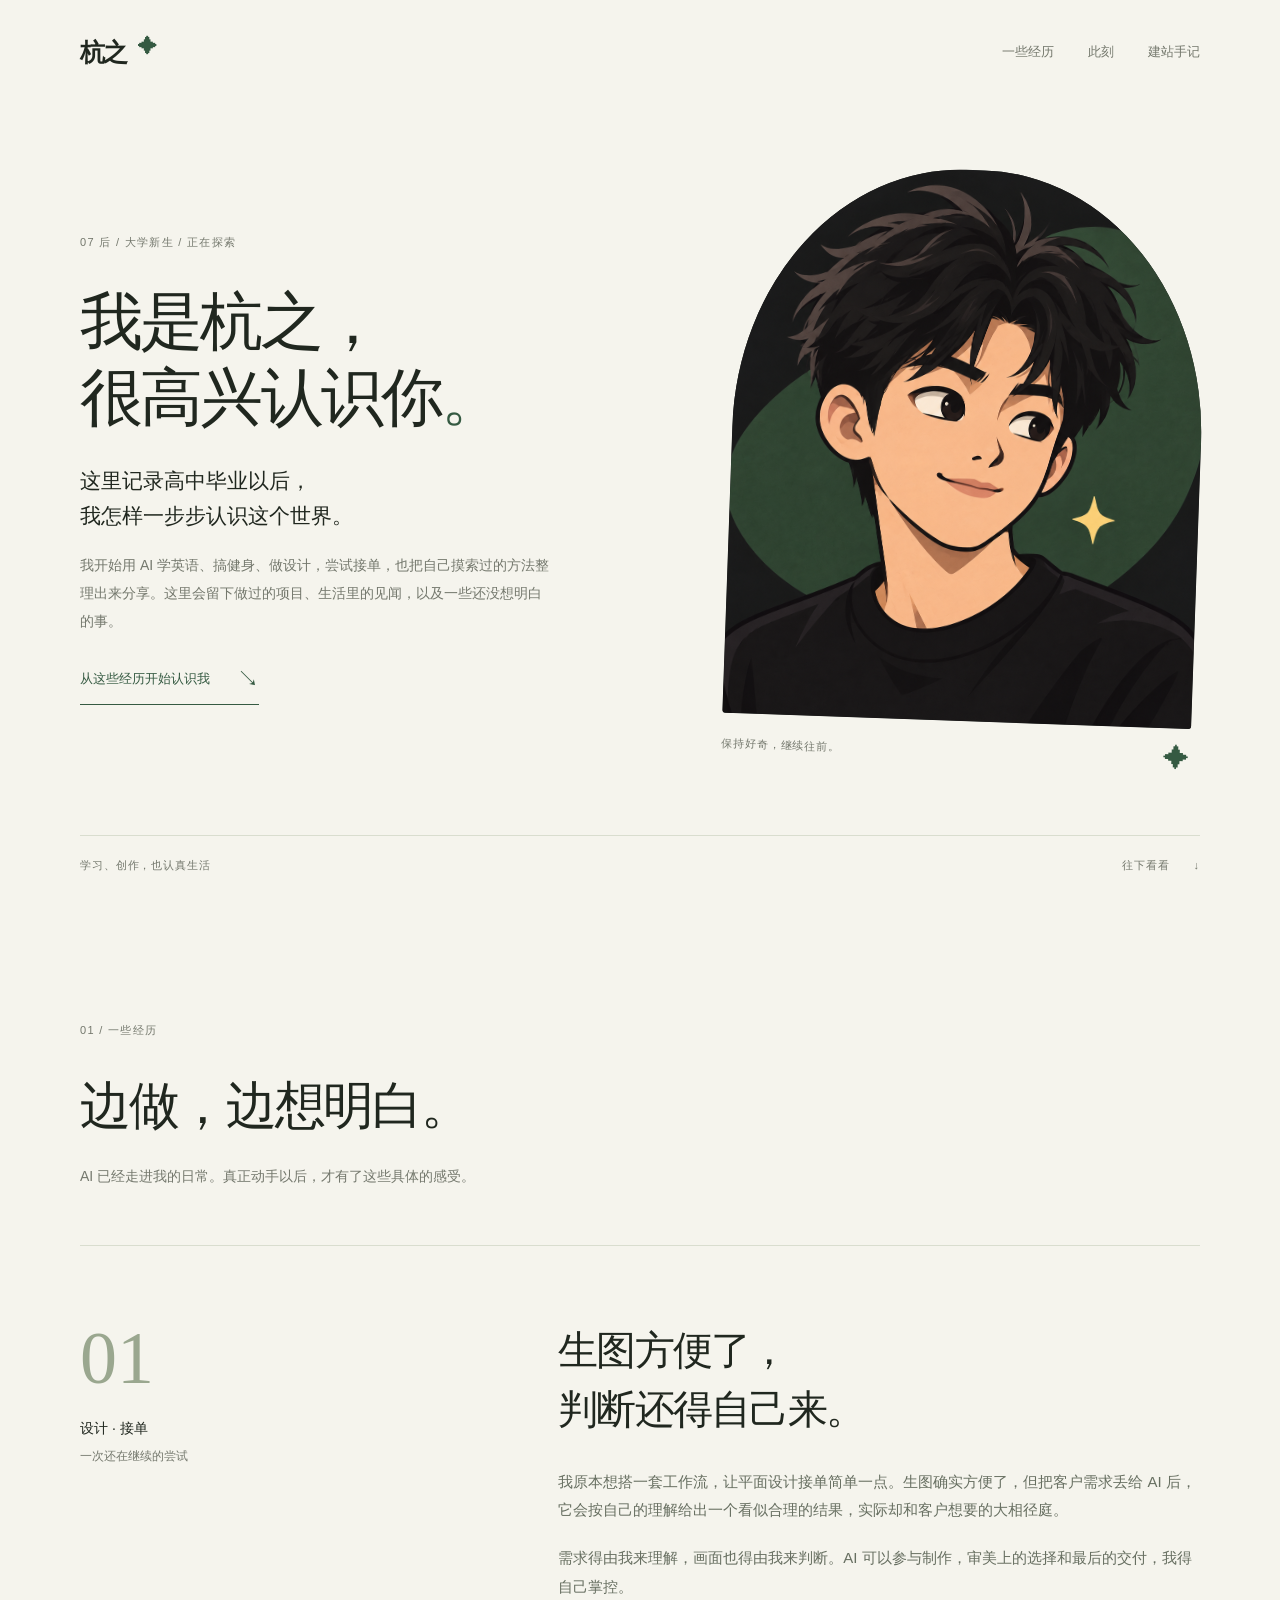
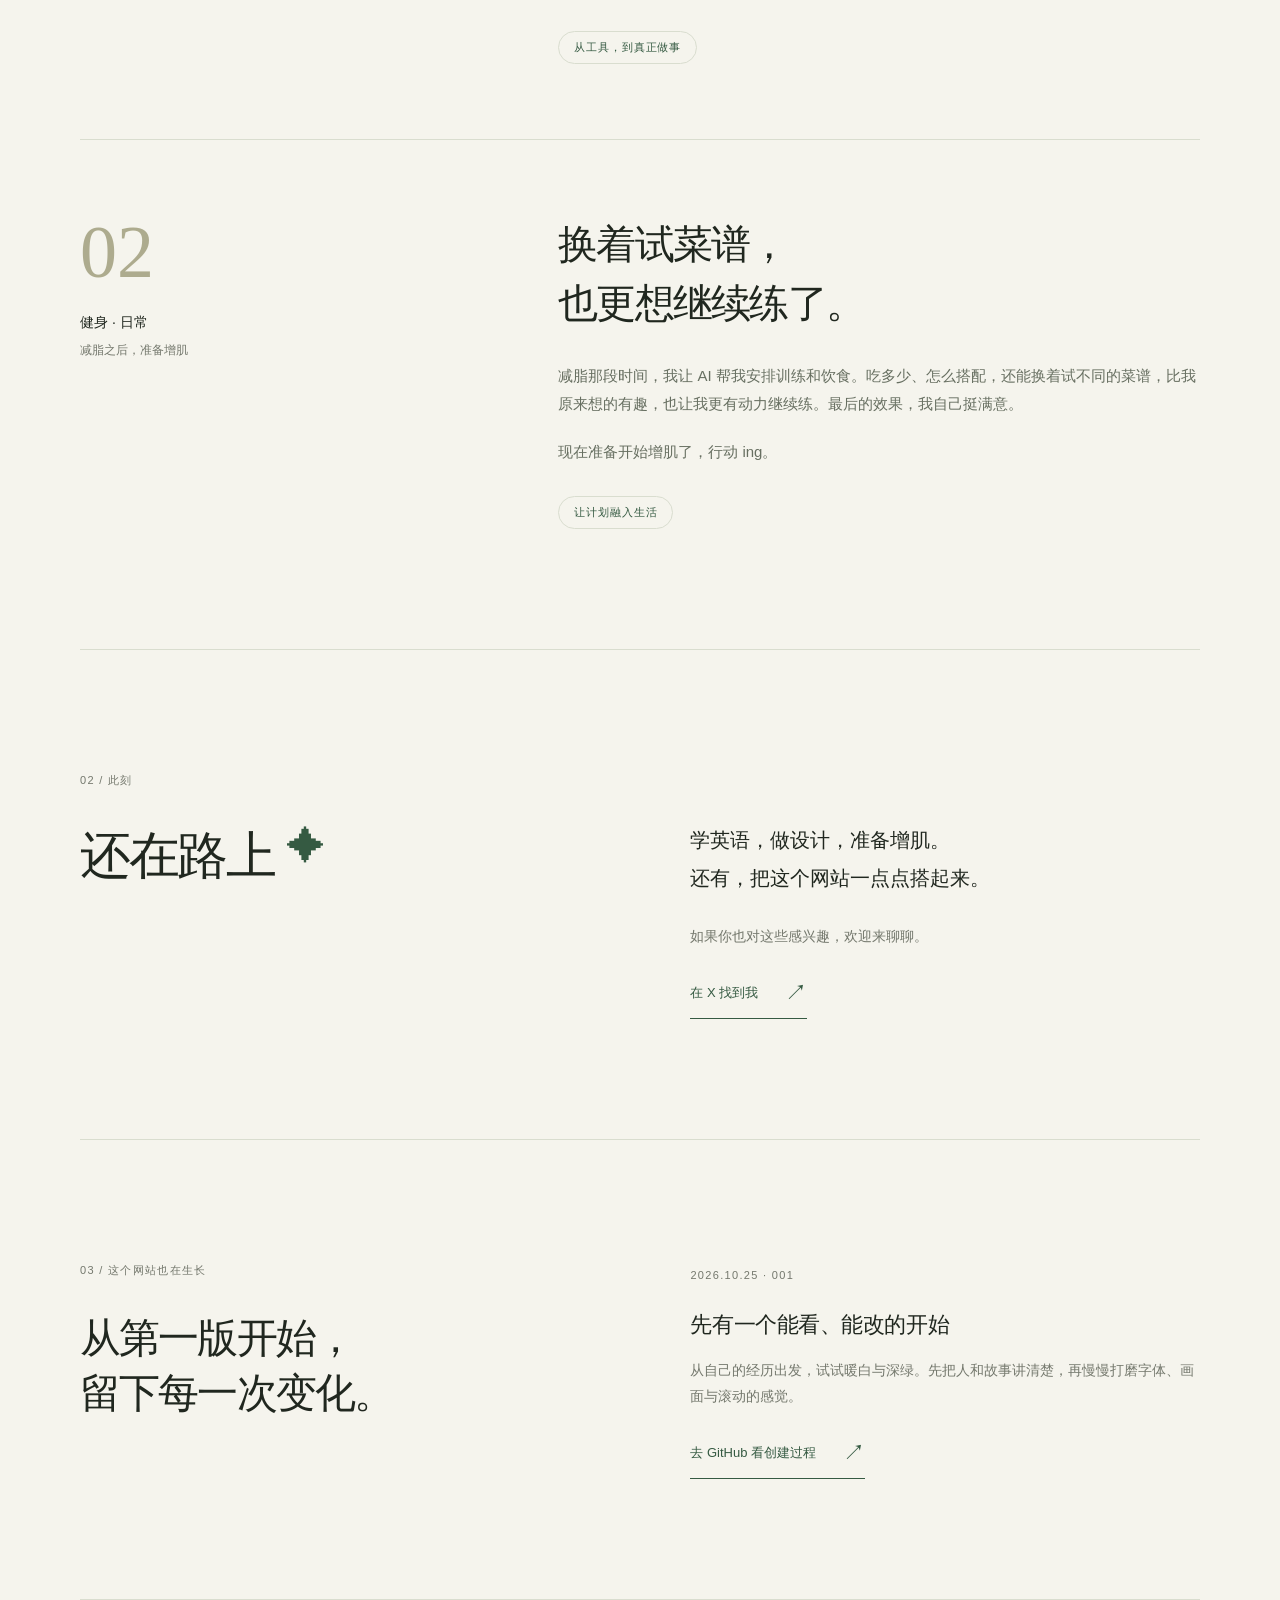
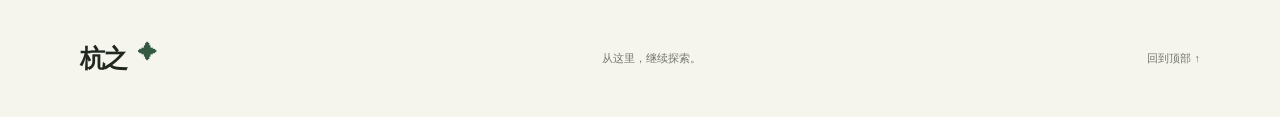
==== index.html @ d4aeb3fb "初稿 001：暖白深绿首页与公开制作日志 加入个人简介、设计与健身经历初稿、自然滚动和基础响应式样式。公开保存代码与制作过程。已检查桌面预览、头像加载、正文导航和横向溢出；移动端待进一步实机检查。" ====
<!doctype html>
<html lang="zh-CN">
<head>
  <meta charset="UTF-8">
  <meta name="viewport" content="width=device-width, initial-scale=1">
  <meta name="theme-color" content="#f5f4ed">
  <meta name="description" content="我是杭之，一名07后的大学新生。记录高中毕业以后，我怎样一步步认识这个世界。">
  <title>杭之 · 走进世界，慢慢认识自己</title>
  <link rel="stylesheet" href="style.css">
  <script src="script.js" defer></script>
</head>
<body>
  <a class="skip" href="#main">跳到正文</a>
  <div class="reading-progress" aria-hidden="true"></div>
  <header class="header">
    <a class="wordmark" href="#home" aria-label="杭之，回到首页">杭之<span class="star">✦</span></a>
    <nav aria-label="主导航"><a href="#fragments">一些经历</a><a href="#now">此刻</a><a href="#build">建站手记</a></nav>
  </header>
  <main id="main">
    <section class="hero" id="home" aria-labelledby="intro-title">
      <div class="hero-copy">
        <p class="eyebrow">07 后 / 大学新生 / 正在探索</p>
        <h1 id="intro-title">我是杭之，<br>很高兴认识你<span class="title-dot">。</span></h1>
        <p class="hero-purpose">这里记录高中毕业以后，<br>我怎样一步步认识这个世界。</p>
        <p class="intro-detail">我开始用 AI 学英语、搞健身、做设计，尝试接单，也把自己摸索过的方法整理出来分享。这里会留下做过的项目、生活里的见闻，以及一些还没想明白的事。</p>
        <a class="text-link" href="#fragments">从这些经历开始认识我 <span aria-hidden="true">↘</span></a>
      </div>
      <figure class="portrait">
        <div class="portrait-frame"><img src="avatar.png" alt="杭之的插画头像：黑发少年、深绿背景和一颗黄色星星" width="1254" height="1254" fetchpriority="high"></div>
        <figcaption><span>保持好奇，继续往前。</span><span aria-hidden="true">✦</span></figcaption>
      </figure>
      <div class="hero-foot"><span>学习、创作，也认真生活</span><a href="#fragments">往下看看 <span aria-hidden="true">↓</span></a></div>
    </section>

    <section class="fragments section" id="fragments" aria-labelledby="fragments-title">
      <div class="section-heading reveal"><p class="eyebrow">01 / 一些经历</p><h2 id="fragments-title">边做，边想明白。</h2><p>AI 已经走进我的日常。真正动手以后，才有了这些具体的感受。</p></div>
      <article class="story reveal">
        <div class="story-aside"><span class="story-number">01</span><p>设计 · 接单</p><span class="small-note">一次还在继续的尝试</span></div>
        <div class="story-copy"><h3>生图方便了，<br>判断还得自己来。</h3><p>我原本想搭一套工作流，让平面设计接单简单一点。生图确实方便了，但把客户需求丢给 AI 后，它会按自己的理解给出一个看似合理的结果，实际却和客户想要的大相径庭。</p><p>需求得由我来理解，画面也得由我来判断。AI 可以参与制作，审美上的选择和最后的交付，我得自己掌控。</p><span class="story-tag">从工具，到真正做事</span></div>
      </article>
      <article class="story fitness reveal">
        <div class="story-aside"><span class="story-number">02</span><p>健身 · 日常</p><span class="small-note">减脂之后，准备增肌</span></div>
        <div class="story-copy"><h3>换着试菜谱，<br>也更想继续练了。</h3><p>减脂那段时间，我让 AI 帮我安排训练和饮食。吃多少、怎么搭配，还能换着试不同的菜谱，比我原来想的有趣，也让我更有动力继续练。最后的效果，我自己挺满意。</p><p>现在准备开始增肌了，行动 ing。</p><span class="story-tag">让计划融入生活</span></div>
      </article>
    </section>

    <section class="now section reveal" id="now" aria-labelledby="now-title">
      <p class="eyebrow">02 / 此刻</p><div class="now-grid"><h2 id="now-title">还在路上<span class="star">✦</span></h2><div><p class="now-lead">学英语，做设计，准备增肌。<br>还有，把这个网站一点点搭起来。</p><p>如果你也对这些感兴趣，欢迎来聊聊。</p><a class="text-link" href="https://x.com/Chenggadr" target="_blank" rel="noopener noreferrer">在 X 找到我 <span aria-hidden="true">↗</span></a></div></div>
    </section>

    <section class="build section reveal" id="build" aria-labelledby="build-title">
      <div><p class="eyebrow">03 / 这个网站也在生长</p><h2 id="build-title">从第一版开始，<br>留下每一次变化。</h2></div>
      <div class="build-entry"><span class="date">2026.10.25 · 001</span><h3>先有一个能看、能改的开始</h3><p>从自己的经历出发，试试暖白与深绿。先把人和故事讲清楚，再慢慢打磨字体、画面与滚动的感觉。</p><a class="text-link" href="https://github.com/wwh837984-code/hang" target="_blank" rel="noopener noreferrer">去 GitHub 看创建过程 <span aria-hidden="true">↗</span></a></div>
    </section>
  </main>
  <footer><a class="wordmark" href="#home">杭之<span class="star">✦</span></a><span>从这里，继续探索。</span><a href="#home">回到顶部 ↑</a></footer>
</body>
</html>
---- style.css ----
@charset "UTF-8";
:root{--paper:#f5f4ed;--ink:#20271f;--green:#355a42;--muted:#74786d;--line:#d9ddcf;--yellow:#e8cb72;--ease:cubic-bezier(.22,1,.36,1)}
*{box-sizing:border-box}html{scroll-behavior:smooth;scroll-padding-top:100px}body{margin:0;background:var(--paper);color:var(--ink);font-family:"PingFang SC","Microsoft YaHei",sans-serif;-webkit-font-smoothing:antialiased}a{color:inherit;text-decoration:none}a:focus-visible{outline:2px solid var(--green);outline-offset:7px}::selection{background:#dce5d3}p{line-height:1.9;margin:0 0 1.3em}h1,h2,h3{margin:0;font-weight:500;letter-spacing:-.045em}h2{font-size:clamp(32px,4vw,56px);line-height:1.35}h3{font-size:clamp(28px,3.1vw,44px);line-height:1.5}.header,main,footer{max-width:1440px;margin:auto}.header{display:flex;align-items:center;justify-content:space-between;height:104px;padding:0 6.25%}.wordmark{font-size:25px;letter-spacing:-.08em;font-weight:600}.star{display:inline-block;color:var(--green);font-size:.75em;margin-left:12px;vertical-align:top}.header nav{display:flex;gap:34px;font-size:13px;color:var(--muted)}nav a{transition:color .2s}nav a:hover{color:var(--green)}.hero{min-height:calc(100svh - 104px);padding:64px 6.25% 25px;display:grid;grid-template-columns:1.1fr .9fr;column-gap:7%;align-items:center}.eyebrow{font-size:11px;letter-spacing:.12em;color:var(--muted);margin-bottom:30px}.hero h1{font-size:clamp(42px,4.9vw,70px);line-height:1.22}.title-dot{color:var(--green)}.hero-purpose{font-size:clamp(18px,1.65vw,24px);line-height:1.65;margin:28px 0 18px}.intro-detail{max-width:470px;color:var(--muted);font-size:14px;line-height:2}.text-link{display:inline-flex;align-items:center;gap:27px;font-size:13px;border-bottom:1px solid var(--green);padding:10px 0;color:var(--green)}.text-link span{font-size:22px;transition:transform .35s var(--ease)}.text-link:hover span{transform:translate(4px,-3px)}.portrait{margin:0;align-self:center;transform:rotate(2deg)}.portrait-frame{overflow:hidden;border-radius:48% 48% 3px 3px;background:#242725;aspect-ratio:4/4.7}.portrait img{display:block;width:100%;height:100%;object-fit:cover;object-position:48% center;transition:transform 1s var(--ease)}.portrait:hover img{transform:scale(1.025)}figcaption{display:flex;justify-content:space-between;align-items:center;margin-top:15px;font-size:11px;letter-spacing:.08em;color:var(--muted)}figcaption span:last-child{font-size:26px;color:var(--green)}.hero-foot{grid-column:1/-1;display:flex;justify-content:space-between;border-top:1px solid var(--line);font-size:11px;letter-spacing:.08em;color:var(--muted);margin-top:65px;padding-top:22px}.hero-foot a span{margin-left:20px}.section{margin:0 6.25%;padding:120px 0;border-bottom:1px solid var(--line)}.section-heading>p:last-child{font-size:14px;color:var(--muted);margin-top:23px}.story{display:grid;grid-template-columns:1fr 1.7fr;gap:9%;padding:75px 0;border-top:1px solid var(--line);margin-top:55px}.story+.story{margin-top:0;padding-bottom:0}.story-number{font-family:Georgia,serif;font-size:74px;line-height:1;color:#9aa78f}.story-aside>p{font-size:14px;margin:20px 0 5px}.small-note{font-size:12px;color:var(--muted)}.story-copy{max-width:640px}.story-copy h3{margin-bottom:28px}.story-copy p{font-size:15px;color:#676f61}.story-tag{display:inline-block;margin-top:10px;font-size:11px;letter-spacing:.08em;border:1px solid var(--line);border-radius:30px;padding:8px 15px;color:var(--green)}.fitness .story-number{color:#adab8e}.now-grid{display:grid;grid-template-columns:1fr 1fr;gap:9%}.now-lead{font-size:20px}.now-grid>div>p:not(.now-lead){font-size:14px;color:var(--muted)}.build{display:grid;grid-template-columns:1fr 1fr;gap:9%}.build h2{font-size:clamp(28px,3.2vw,44px)}.build-entry{padding-top:5px}.date{font-size:11px;letter-spacing:.12em;color:var(--muted)}.build-entry h3{font-size:22px;margin:25px 0 16px;letter-spacing:-.02em}.build-entry p{font-size:14px;color:var(--muted)}footer{display:flex;align-items:center;justify-content:space-between;padding:42px 6.25%;font-size:11px;color:var(--muted)}footer .wordmark{color:var(--ink)}.reading-progress{position:fixed;top:0;left:0;height:2px;background:var(--green);width:100%;transform:scaleX(0);transform-origin:left;z-index:10}.skip{position:fixed;left:15px;top:-100px;padding:10px;background:var(--paper);z-index:20}.skip:focus{top:15px}.js-motion .reveal{opacity:0;transform:translateY(20px);transition:opacity .8s var(--ease),transform .8s var(--ease)}.js-motion .reveal.visible{opacity:1;transform:none}
@media(min-width:1600px){.hero{min-height:850px}}
@media(max-width:760px){.header{height:80px;padding:0 6%}.header nav{gap:18px;font-size:12px}.wordmark{font-size:22px}.hero{padding:45px 6% 22px;grid-template-columns:1fr;min-height:auto}.hero h1{font-size:clamp(38px,8.4vw,58px)}.eyebrow{margin-bottom:25px;font-size:10px}.hero-purpose{font-size:20px}.intro-detail{max-width:100%;font-size:14px}.portrait{margin:55px 6% 0 18%;max-width:390px}.portrait-frame{aspect-ratio:1/1.1}.hero-foot{margin-top:45px;font-size:10px}.section{margin:0 6%;padding:75px 0}.section-heading>p:last-child{line-height:1.9}.story{grid-template-columns:1fr;gap:25px;padding:45px 0;margin-top:35px}.story-aside{display:flex;align-items:center;gap:16px;flex-wrap:wrap}.story-number{font-size:34px}.story-aside>p{margin:0;font-size:12px}.small-note{font-size:10px}.story-copy h3{font-size:30px;margin-bottom:20px}.story-copy p{font-size:14px}.now-grid,.build{grid-template-columns:1fr;gap:30px}.now-lead{font-size:18px}.build-entry h3{font-size:21px}footer{padding:30px 6%;gap:20px;flex-wrap:wrap}footer>span{display:none}}
@media(prefers-reduced-motion:reduce){html{scroll-behavior:auto}*,*::before,*::after{transition:none!important;animation:none!important}.js-motion .reveal{opacity:1;transform:none}}
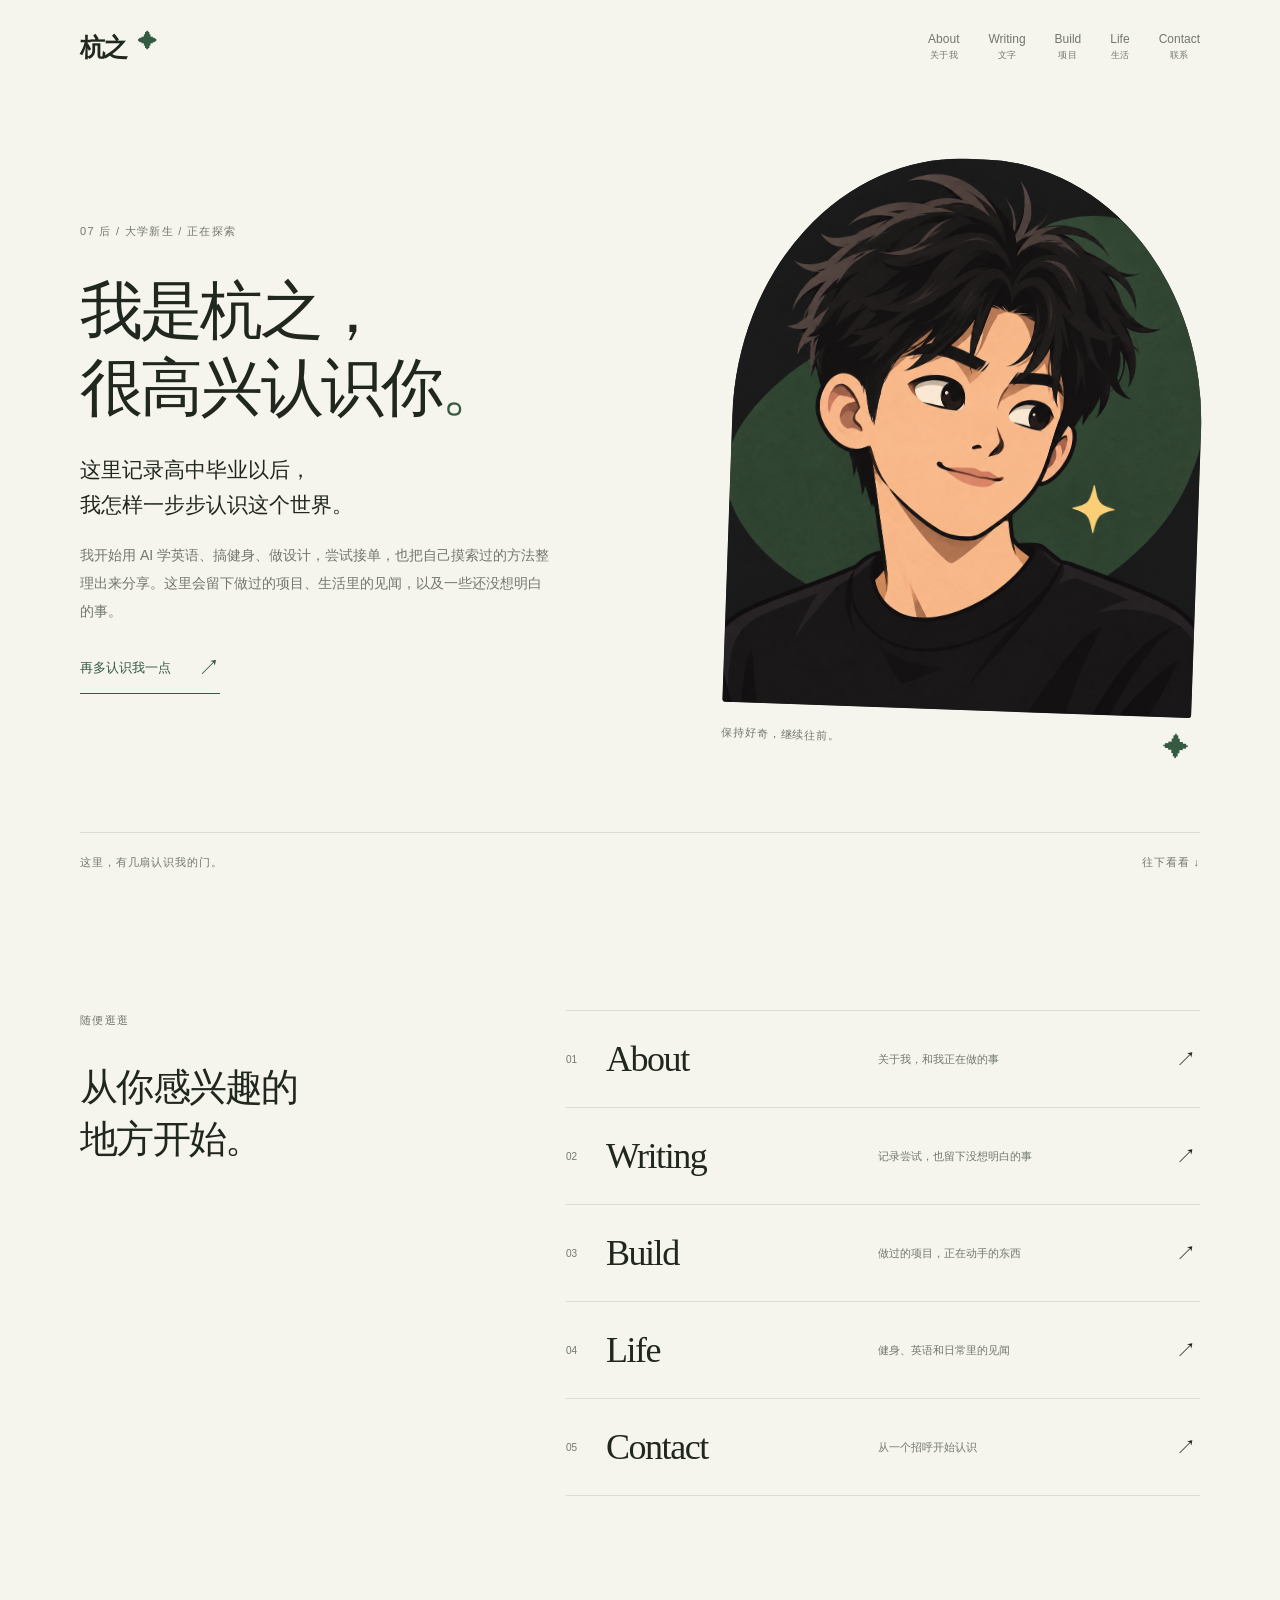
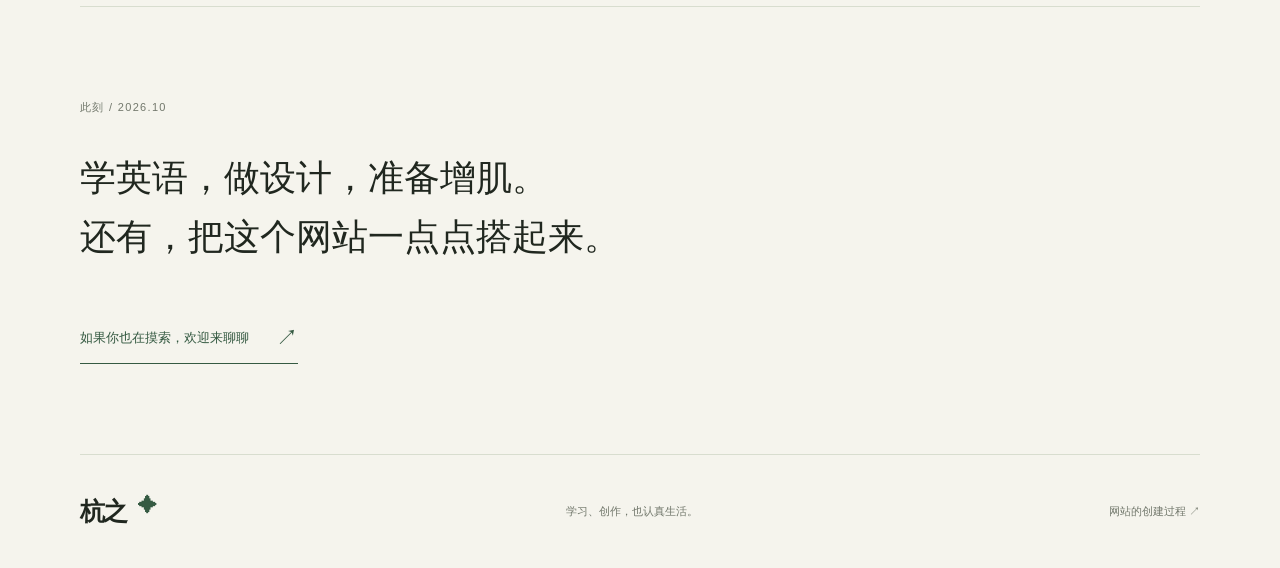
==== commit 8064ffbd: "初稿 002：拆分 About、Writing、Build、Life 与联系栏目 参考 Sac 的栏目分工与编辑式排版。增加 5 个独立页面、首页栏目索引、Writing 重点记录与编号目录、Buil" ====
--- a/index.html
+++ b/index.html
@@ -1,58 +1,2 @@
 <!doctype html>
-<html lang="zh-CN">
-<head>
-  <meta charset="UTF-8">
-  <meta name="viewport" content="width=device-width, initial-scale=1">
-  <meta name="theme-color" content="#f5f4ed">
-  <meta name="description" content="我是杭之，一名07后的大学新生。记录高中毕业以后，我怎样一步步认识这个世界。">
-  <title>杭之 · 走进世界，慢慢认识自己</title>
-  <link rel="stylesheet" href="style.css">
-  <script src="script.js" defer></script>
-</head>
-<body>
-  <a class="skip" href="#main">跳到正文</a>
-  <div class="reading-progress" aria-hidden="true"></div>
-  <header class="header">
-    <a class="wordmark" href="#home" aria-label="杭之，回到首页">杭之<span class="star">✦</span></a>
-    <nav aria-label="主导航"><a href="#fragments">一些经历</a><a href="#now">此刻</a><a href="#build">建站手记</a></nav>
-  </header>
-  <main id="main">
-    <section class="hero" id="home" aria-labelledby="intro-title">
-      <div class="hero-copy">
-        <p class="eyebrow">07 后 / 大学新生 / 正在探索</p>
-        <h1 id="intro-title">我是杭之，<br>很高兴认识你<span class="title-dot">。</span></h1>
-        <p class="hero-purpose">这里记录高中毕业以后，<br>我怎样一步步认识这个世界。</p>
-        <p class="intro-detail">我开始用 AI 学英语、搞健身、做设计，尝试接单，也把自己摸索过的方法整理出来分享。这里会留下做过的项目、生活里的见闻，以及一些还没想明白的事。</p>
-        <a class="text-link" href="#fragments">从这些经历开始认识我 <span aria-hidden="true">↘</span></a>
-      </div>
-      <figure class="portrait">
-        <div class="portrait-frame"><img src="avatar.png" alt="杭之的插画头像：黑发少年、深绿背景和一颗黄色星星" width="1254" height="1254" fetchpriority="high"></div>
-        <figcaption><span>保持好奇，继续往前。</span><span aria-hidden="true">✦</span></figcaption>
-      </figure>
-      <div class="hero-foot"><span>学习、创作，也认真生活</span><a href="#fragments">往下看看 <span aria-hidden="true">↓</span></a></div>
-    </section>
-
-    <section class="fragments section" id="fragments" aria-labelledby="fragments-title">
-      <div class="section-heading reveal"><p class="eyebrow">01 / 一些经历</p><h2 id="fragments-title">边做，边想明白。</h2><p>AI 已经走进我的日常。真正动手以后，才有了这些具体的感受。</p></div>
-      <article class="story reveal">
-        <div class="story-aside"><span class="story-number">01</span><p>设计 · 接单</p><span class="small-note">一次还在继续的尝试</span></div>
-        <div class="story-copy"><h3>生图方便了，<br>判断还得自己来。</h3><p>我原本想搭一套工作流，让平面设计接单简单一点。生图确实方便了，但把客户需求丢给 AI 后，它会按自己的理解给出一个看似合理的结果，实际却和客户想要的大相径庭。</p><p>需求得由我来理解，画面也得由我来判断。AI 可以参与制作，审美上的选择和最后的交付，我得自己掌控。</p><span class="story-tag">从工具，到真正做事</span></div>
-      </article>
-      <article class="story fitness reveal">
-        <div class="story-aside"><span class="story-number">02</span><p>健身 · 日常</p><span class="small-note">减脂之后，准备增肌</span></div>
-        <div class="story-copy"><h3>换着试菜谱，<br>也更想继续练了。</h3><p>减脂那段时间，我让 AI 帮我安排训练和饮食。吃多少、怎么搭配，还能换着试不同的菜谱，比我原来想的有趣，也让我更有动力继续练。最后的效果，我自己挺满意。</p><p>现在准备开始增肌了，行动 ing。</p><span class="story-tag">让计划融入生活</span></div>
-      </article>
-    </section>
-
-    <section class="now section reveal" id="now" aria-labelledby="now-title">
-      <p class="eyebrow">02 / 此刻</p><div class="now-grid"><h2 id="now-title">还在路上<span class="star">✦</span></h2><div><p class="now-lead">学英语，做设计，准备增肌。<br>还有，把这个网站一点点搭起来。</p><p>如果你也对这些感兴趣，欢迎来聊聊。</p><a class="text-link" href="https://x.com/Chenggadr" target="_blank" rel="noopener noreferrer">在 X 找到我 <span aria-hidden="true">↗</span></a></div></div>
-    </section>
-
-    <section class="build section reveal" id="build" aria-labelledby="build-title">
-      <div><p class="eyebrow">03 / 这个网站也在生长</p><h2 id="build-title">从第一版开始，<br>留下每一次变化。</h2></div>
-      <div class="build-entry"><span class="date">2026.10.25 · 001</span><h3>先有一个能看、能改的开始</h3><p>从自己的经历出发，试试暖白与深绿。先把人和故事讲清楚，再慢慢打磨字体、画面与滚动的感觉。</p><a class="text-link" href="https://github.com/wwh837984-code/hang" target="_blank" rel="noopener noreferrer">去 GitHub 看创建过程 <span aria-hidden="true">↗</span></a></div>
-    </section>
-  </main>
-  <footer><a class="wordmark" href="#home">杭之<span class="star">✦</span></a><span>从这里，继续探索。</span><a href="#home">回到顶部 ↑</a></footer>
-</body>
-</html>
+<html lang="zh-CN"><head><meta charset="UTF-8"><meta name="viewport" content="width=device-width, initial-scale=1"><meta name="theme-color" content="#f5f4ed"><meta name="description" content="杭之的个人网站。记录高中毕业以后，我怎样一步步认识这个世界。"><title>走进世界，慢慢认识自己 · 杭之</title><link rel="stylesheet" href="style.css"><script src="script.js" defer></script></head><body><a class="skip" href="#main">跳到正文</a><div class="reading-progress" aria-hidden="true"></div><header class="header"><a class="wordmark" href="index.html" aria-label="杭之，回到首页">杭之<span class="star">✦</span></a><nav aria-label="主导航"><a href="about.html">About<span>关于我</span></a><a href="writing.html">Writing<span>文字</span></a><a href="build.html">Build<span>项目</span></a><a href="life.html">Life<span>生活</span></a><a href="contact.html">Contact<span>联系</span></a></nav></header><main id="main"><section class="hero" id="home" aria-labelledby="intro-title"><div class="hero-copy"><p class="eyebrow">07 后 / 大学新生 / 正在探索</p><h1 id="intro-title">我是杭之，<br>很高兴认识你<span class="title-dot">。</span></h1><p class="hero-purpose">这里记录高中毕业以后，<br>我怎样一步步认识这个世界。</p><p class="intro-detail">我开始用 AI 学英语、搞健身、做设计，尝试接单，也把自己摸索过的方法整理出来分享。这里会留下做过的项目、生活里的见闻，以及一些还没想明白的事。</p><a class="text-link" href="about.html">再多认识我一点 <span aria-hidden="true">↗</span></a></div><figure class="portrait"><div class="portrait-frame"><img src="avatar.png" alt="杭之的插画头像：黑发少年、深绿背景和一颗黄色星星" width="1254" height="1254" fetchpriority="high"></div><figcaption><span>保持好奇，继续往前。</span><span aria-hidden="true">✦</span></figcaption></figure><div class="hero-foot"><span>这里，有几扇认识我的门。</span><a href="#explore">往下看看 ↓</a></div></section><section class="section directory" id="explore" aria-labelledby="explore-title"><div class="directory-heading reveal"><p class="eyebrow">随便逛逛</p><h2 id="explore-title">从你感兴趣的<br>地方开始。</h2></div><div class="module-list reveal"><a class="module-link" href="about.html"><span class="module-number">01</span><span class="module-name">About</span><span class="module-desc">关于我，和我正在做的事</span><span class="module-arrow" aria-hidden="true">↗</span></a><a class="module-link" href="writing.html"><span class="module-number">02</span><span class="module-name">Writing</span><span class="module-desc">记录尝试，也留下没想明白的事</span><span class="module-arrow" aria-hidden="true">↗</span></a><a class="module-link" href="build.html"><span class="module-number">03</span><span class="module-name">Build</span><span class="module-desc">做过的项目，正在动手的东西</span><span class="module-arrow" aria-hidden="true">↗</span></a><a class="module-link" href="life.html"><span class="module-number">04</span><span class="module-name">Life</span><span class="module-desc">健身、英语和日常里的见闻</span><span class="module-arrow" aria-hidden="true">↗</span></a><a class="module-link" href="contact.html"><span class="module-number">05</span><span class="module-name">Contact</span><span class="module-desc">从一个招呼开始认识</span><span class="module-arrow" aria-hidden="true">↗</span></a></div></section><section class="home-note section reveal"><p class="eyebrow">此刻 / 2026.10</p><p>学英语，做设计，准备增肌。<br>还有，把这个网站一点点搭起来。</p><a class="text-link" href="contact.html">如果你也在摸索，欢迎来聊聊 <span aria-hidden="true">↗</span></a></section></main><footer><a class="wordmark" href="index.html">杭之<span class="star">✦</span></a><span>学习、创作，也认真生活。</span><a href="https://github.com/wwh837984-code/hang" target="_blank" rel="noopener noreferrer">网站的创建过程 ↗</a></footer></body></html>
--- a/style.css
+++ b/style.css
@@ -1,6 +1,6 @@
 @charset "UTF-8";
-:root{--paper:#f5f4ed;--ink:#20271f;--green:#355a42;--muted:#74786d;--line:#d9ddcf;--yellow:#e8cb72;--ease:cubic-bezier(.22,1,.36,1)}
-*{box-sizing:border-box}html{scroll-behavior:smooth;scroll-padding-top:100px}body{margin:0;background:var(--paper);color:var(--ink);font-family:"PingFang SC","Microsoft YaHei",sans-serif;-webkit-font-smoothing:antialiased}a{color:inherit;text-decoration:none}a:focus-visible{outline:2px solid var(--green);outline-offset:7px}::selection{background:#dce5d3}p{line-height:1.9;margin:0 0 1.3em}h1,h2,h3{margin:0;font-weight:500;letter-spacing:-.045em}h2{font-size:clamp(32px,4vw,56px);line-height:1.35}h3{font-size:clamp(28px,3.1vw,44px);line-height:1.5}.header,main,footer{max-width:1440px;margin:auto}.header{display:flex;align-items:center;justify-content:space-between;height:104px;padding:0 6.25%}.wordmark{font-size:25px;letter-spacing:-.08em;font-weight:600}.star{display:inline-block;color:var(--green);font-size:.75em;margin-left:12px;vertical-align:top}.header nav{display:flex;gap:34px;font-size:13px;color:var(--muted)}nav a{transition:color .2s}nav a:hover{color:var(--green)}.hero{min-height:calc(100svh - 104px);padding:64px 6.25% 25px;display:grid;grid-template-columns:1.1fr .9fr;column-gap:7%;align-items:center}.eyebrow{font-size:11px;letter-spacing:.12em;color:var(--muted);margin-bottom:30px}.hero h1{font-size:clamp(42px,4.9vw,70px);line-height:1.22}.title-dot{color:var(--green)}.hero-purpose{font-size:clamp(18px,1.65vw,24px);line-height:1.65;margin:28px 0 18px}.intro-detail{max-width:470px;color:var(--muted);font-size:14px;line-height:2}.text-link{display:inline-flex;align-items:center;gap:27px;font-size:13px;border-bottom:1px solid var(--green);padding:10px 0;color:var(--green)}.text-link span{font-size:22px;transition:transform .35s var(--ease)}.text-link:hover span{transform:translate(4px,-3px)}.portrait{margin:0;align-self:center;transform:rotate(2deg)}.portrait-frame{overflow:hidden;border-radius:48% 48% 3px 3px;background:#242725;aspect-ratio:4/4.7}.portrait img{display:block;width:100%;height:100%;object-fit:cover;object-position:48% center;transition:transform 1s var(--ease)}.portrait:hover img{transform:scale(1.025)}figcaption{display:flex;justify-content:space-between;align-items:center;margin-top:15px;font-size:11px;letter-spacing:.08em;color:var(--muted)}figcaption span:last-child{font-size:26px;color:var(--green)}.hero-foot{grid-column:1/-1;display:flex;justify-content:space-between;border-top:1px solid var(--line);font-size:11px;letter-spacing:.08em;color:var(--muted);margin-top:65px;padding-top:22px}.hero-foot a span{margin-left:20px}.section{margin:0 6.25%;padding:120px 0;border-bottom:1px solid var(--line)}.section-heading>p:last-child{font-size:14px;color:var(--muted);margin-top:23px}.story{display:grid;grid-template-columns:1fr 1.7fr;gap:9%;padding:75px 0;border-top:1px solid var(--line);margin-top:55px}.story+.story{margin-top:0;padding-bottom:0}.story-number{font-family:Georgia,serif;font-size:74px;line-height:1;color:#9aa78f}.story-aside>p{font-size:14px;margin:20px 0 5px}.small-note{font-size:12px;color:var(--muted)}.story-copy{max-width:640px}.story-copy h3{margin-bottom:28px}.story-copy p{font-size:15px;color:#676f61}.story-tag{display:inline-block;margin-top:10px;font-size:11px;letter-spacing:.08em;border:1px solid var(--line);border-radius:30px;padding:8px 15px;color:var(--green)}.fitness .story-number{color:#adab8e}.now-grid{display:grid;grid-template-columns:1fr 1fr;gap:9%}.now-lead{font-size:20px}.now-grid>div>p:not(.now-lead){font-size:14px;color:var(--muted)}.build{display:grid;grid-template-columns:1fr 1fr;gap:9%}.build h2{font-size:clamp(28px,3.2vw,44px)}.build-entry{padding-top:5px}.date{font-size:11px;letter-spacing:.12em;color:var(--muted)}.build-entry h3{font-size:22px;margin:25px 0 16px;letter-spacing:-.02em}.build-entry p{font-size:14px;color:var(--muted)}footer{display:flex;align-items:center;justify-content:space-between;padding:42px 6.25%;font-size:11px;color:var(--muted)}footer .wordmark{color:var(--ink)}.reading-progress{position:fixed;top:0;left:0;height:2px;background:var(--green);width:100%;transform:scaleX(0);transform-origin:left;z-index:10}.skip{position:fixed;left:15px;top:-100px;padding:10px;background:var(--paper);z-index:20}.skip:focus{top:15px}.js-motion .reveal{opacity:0;transform:translateY(20px);transition:opacity .8s var(--ease),transform .8s var(--ease)}.js-motion .reveal.visible{opacity:1;transform:none}
+:root{--paper:#f5f4ed;--ink:#20271f;--green:#355a42;--muted:#72786c;--line:#d8ddcf;--tint:#e9ecdf;--ease:cubic-bezier(.22,1,.36,1)}
+*{box-sizing:border-box}html{scroll-behavior:smooth;scroll-padding-top:130px}body{margin:0;background:var(--paper);color:var(--ink);font-family:"PingFang SC","Microsoft YaHei",sans-serif;-webkit-font-smoothing:antialiased}a{color:inherit;text-decoration:none}a:focus-visible{outline:2px solid var(--green);outline-offset:7px}::selection{background:#dce5d3}p{line-height:1.9;margin:0 0 1.3em}h1,h2,h3{margin:0;font-weight:500;letter-spacing:-.045em}h2{font-size:clamp(32px,4vw,56px);line-height:1.35}h3{font-size:clamp(21px,2vw,28px);line-height:1.5}main,footer{max-width:1440px;margin:auto}.header{position:sticky;top:0;z-index:5;display:flex;align-items:center;justify-content:space-between;min-height:94px;max-width:1440px;margin:auto;padding:14px 6.25%;background:rgba(245,244,237,.94);backdrop-filter:blur(16px)}.wordmark{font-size:25px;letter-spacing:-.08em;font-weight:600;white-space:nowrap}.star{display:inline-block;color:var(--green);font-size:.75em;margin-left:12px;vertical-align:top}.header nav{display:flex;align-items:center;gap:29px;font-size:12px;color:var(--muted)}nav a{position:relative;padding:7px 0;transition:color .2s}nav a>span{display:block;font-size:9px;letter-spacing:.05em;text-align:center;margin-top:3px}nav a:hover,nav a[aria-current]{color:var(--green)}nav a[aria-current]:after{content:"";position:absolute;bottom:0;left:0;right:0;height:1px;background:var(--green)}.hero{min-height:calc(100svh - 94px);padding:60px 6.25% 25px;display:grid;grid-template-columns:1.1fr .9fr;column-gap:7%;align-items:center}.eyebrow{font-size:11px;letter-spacing:.12em;color:var(--muted);margin-bottom:30px}.hero h1{font-size:clamp(42px,4.9vw,70px);line-height:1.22}.title-dot{color:var(--green)}.hero-purpose{font-size:clamp(18px,1.65vw,24px);line-height:1.65;margin:28px 0 18px}.intro-detail{max-width:470px;color:var(--muted);font-size:14px;line-height:2}.text-link{display:inline-flex;align-items:center;gap:27px;font-size:13px;border-bottom:1px solid var(--green);padding:10px 0;color:var(--green)}.text-link span{font-size:22px;transition:transform .35s var(--ease)}.text-link:hover span{transform:translate(4px,-3px)}.portrait{margin:0;align-self:center;transform:rotate(2deg)}.portrait-frame{overflow:hidden;border-radius:48% 48% 3px 3px;background:#242725;aspect-ratio:4/4.7}.portrait img{display:block;width:100%;height:100%;object-fit:cover;object-position:48% center;transition:transform 1s var(--ease)}.portrait:hover img{transform:scale(1.025)}figcaption{display:flex;justify-content:space-between;align-items:center;margin-top:15px;font-size:11px;letter-spacing:.08em;color:var(--muted)}figcaption span:last-child{font-size:26px;color:var(--green)}.hero-foot{grid-column:1/-1;display:flex;justify-content:space-between;border-top:1px solid var(--line);font-size:11px;letter-spacing:.08em;color:var(--muted);margin-top:65px;padding-top:22px}.section{margin:0 6.25%;padding:90px 0;border-bottom:1px solid var(--line)}.directory{display:grid;grid-template-columns:1fr 1.6fr;gap:8%;padding:110px 0}.directory-heading h2{font-size:clamp(30px,3vw,44px)}.module-link{display:grid;grid-template-columns:25px 1fr 1.1fr 24px;align-items:center;gap:15px;padding:27px 0;border-bottom:1px solid var(--line);transition:color .2s,padding .4s var(--ease)}.module-link:first-child{border-top:1px solid var(--line)}.module-link:hover{color:var(--green);padding-left:10px}.module-number{font-size:10px;color:var(--muted)}.module-name{font:36px Georgia,"Times New Roman",serif;letter-spacing:-.04em}.module-desc{font-size:11px;color:var(--muted);line-height:1.7}.module-arrow{font-size:20px}.home-note>p:not(.eyebrow){font-size:clamp(23px,3vw,36px);line-height:1.65}.page-mast{padding:64px 6.25% 44px}.page-mast .eyebrow{margin-bottom:15px}.display-title{font-family:Georgia,"Times New Roman",serif;font-size:clamp(76px,11.6vw,166px);line-height:1.1;font-weight:400;letter-spacing:-.065em}.display-title .star{font-size:.14em;vertical-align:top;margin:22px 0 0 28px}.mast-note{font-size:13px;color:var(--muted);margin:25px 0 0;padding-bottom:0}.page-mast+.section{border-top:1px solid var(--line)}.about-layout{display:grid;grid-template-columns:1fr 1.35fr;gap:12%;padding-top:70px}.about-portrait{margin:0;transform:rotate(-2deg)}.about-portrait img{display:block;width:100%;height:auto;border-radius:3px}.about-copy h2{font-size:clamp(30px,3.3vw,46px);margin-bottom:30px}.about-copy>p{font-size:15px;color:var(--muted)}.interest-list{display:flex;flex-wrap:wrap;gap:9px;margin:25px 0}.interest-list span{font-size:11px;border:1px solid var(--line);padding:7px 12px;border-radius:20px}.writing-layout{display:grid;grid-template-columns:1.05fr 1fr;gap:9%;padding-top:55px}.featured-writing{padding:40px;background:var(--tint);position:relative;overflow:hidden}.featured-writing .eyebrow{position:relative;z-index:1}.editorial-glyph{display:block;font-family:"Songti SC",serif;font-size:clamp(65px,8vw,112px);letter-spacing:-.08em;color:#96a389;line-height:1;margin:0 0 36px}.featured-writing h2{font-size:clamp(28px,3vw,43px);position:relative}.featured-writing>p:not(.eyebrow){font-size:13px;color:#65715e;margin-top:22px}.writing-index>.eyebrow{padding-bottom:15px;border-bottom:1px solid var(--line)}.index-row{display:grid;grid-template-columns:45px 1fr 15px;gap:18px;align-items:center;padding:32px 0;border-bottom:1px solid var(--line)}.index-row:hover h3{color:var(--green)}.index-num{font:35px Georgia,serif;color:#9aa78f}.small-note{font-size:10px;color:var(--muted)}.index-row h3{font-size:19px;line-height:1.7;margin-top:6px}.index-footnote{font-size:11px;color:var(--muted);margin-top:25px}.reading-note{display:grid;grid-template-columns:1fr 2fr;gap:9%;padding:35px 0 80px;scroll-margin-top:130px}.reading-note+.reading-note{border-top:1px solid var(--line);padding-top:70px;padding-bottom:15px}.reading-note h2{font-size:clamp(28px,3vw,42px);margin-bottom:30px}.reading-note>div>p{font-size:15px;color:#626b5d;line-height:2.2}.note-label>span{font:70px Georgia,serif;color:#9aa78f}.note-label>p{font-size:12px;color:var(--muted);margin-top:16px}.build-layout{display:grid;grid-template-columns:1.2fr 1fr;gap:10%;padding-top:55px}.project-visual{display:flex;flex-direction:column;justify-content:space-between;min-height:350px;padding:26px 32px;background:var(--green);color:var(--paper)}.mini-wordmark{font-size:15px}.project-type{font:clamp(65px,7vw,100px)/.95 Georgia,serif;letter-spacing:-.06em;margin:25px 0}.mini-label{font-size:10px;letter-spacing:.1em;color:#cad3be}.project-caption{display:flex;justify-content:space-between;align-items:center;margin:26px 0 18px;gap:15px}.project-caption .eyebrow{font-size:9px;margin-bottom:8px}.project-caption h2{font-size:28px}.project-feature>p,.project-item p{font-size:13px;color:var(--muted)}.status{display:inline-flex;align-items:center;gap:7px;font-size:10px;white-space:nowrap}.status i{width:5px;height:5px;border-radius:50%;background:var(--green)}.build-sidebar>h2{font-size:24px;margin-bottom:25px}.project-item{display:flex;align-items:start;gap:20px;border-top:1px solid var(--line);padding:30px 0}.project-item h3{font-size:21px;margin-bottom:10px}.plain-status,.subtle-link{font-size:11px;color:var(--green)}.subtle-link{border-bottom:1px solid var(--line);padding-bottom:5px}.journal{display:grid;grid-template-columns:1fr 1.4fr;gap:9%}.journal h2{font-size:35px}.journal-list a{display:block;border-top:1px solid var(--line);padding:25px 0}.journal-list a>span{font-size:10px;color:var(--muted);letter-spacing:.05em}.journal-list h3{font-size:21px;margin:13px 0}.journal-list p{font-size:12px;color:var(--muted);margin:0}.life-layout{display:grid;grid-template-columns:1fr 1.2fr;gap:13%;padding-top:65px}.life-heading{background:#e9ecdf;padding:45px;align-self:start}.life-word{font-size:clamp(65px,7.8vw,105px);line-height:1.3;letter-spacing:-.08em;color:var(--green)}.life-heading p{font-size:10px;color:var(--muted);margin:40px 0 0}.life-timeline article+article{border-top:1px solid var(--line);margin-top:50px;padding-top:45px}.life-timeline h2{font-size:34px;margin-bottom:24px}.life-timeline article>p:not(.eyebrow){font-size:14px;color:var(--muted)}.life-more{display:grid;grid-template-columns:1fr 1.2fr;gap:13%}.life-more h2{font-size:30px;margin-bottom:20px}.life-more>div>p{font-size:14px;color:var(--muted)}.contact-layout{display:grid;grid-template-columns:1fr 1.1fr;gap:12%;padding-top:65px;min-height:480px}.contact-star{font-size:55px;color:var(--green);display:block;margin-bottom:30px}.contact-intro h2{font-size:33px;margin-bottom:25px}.contact-intro p{font-size:14px;color:var(--muted);max-width:380px}.contact-links>a{display:grid;grid-template-columns:60px 1fr 20px;gap:20px;align-items:center;border-top:1px solid var(--line);padding:35px 0}.contact-links>a:last-child{border-bottom:1px solid var(--line)}.contact-platform{font:32px Georgia,serif}.github-label{font-size:16px}.contact-links h3{font-size:21px}.contact-links p{font-size:12px;color:var(--muted);margin:7px 0 0}footer{display:flex;align-items:center;justify-content:space-between;padding:40px 6.25%;font-size:11px;color:var(--muted)}footer .wordmark{color:var(--ink)}.reading-progress{position:fixed;top:0;left:0;height:2px;background:var(--green);width:100%;transform:scaleX(0);transform-origin:left;z-index:10}.skip{position:fixed;left:15px;top:-100px;padding:10px;background:var(--paper);z-index:20}.skip:focus{top:15px}.js-motion .reveal{opacity:0;transform:translateY(20px);transition:opacity .8s var(--ease),transform .8s var(--ease)}.js-motion .reveal.visible{opacity:1;transform:none}
 @media(min-width:1600px){.hero{min-height:850px}}
-@media(max-width:760px){.header{height:80px;padding:0 6%}.header nav{gap:18px;font-size:12px}.wordmark{font-size:22px}.hero{padding:45px 6% 22px;grid-template-columns:1fr;min-height:auto}.hero h1{font-size:clamp(38px,8.4vw,58px)}.eyebrow{margin-bottom:25px;font-size:10px}.hero-purpose{font-size:20px}.intro-detail{max-width:100%;font-size:14px}.portrait{margin:55px 6% 0 18%;max-width:390px}.portrait-frame{aspect-ratio:1/1.1}.hero-foot{margin-top:45px;font-size:10px}.section{margin:0 6%;padding:75px 0}.section-heading>p:last-child{line-height:1.9}.story{grid-template-columns:1fr;gap:25px;padding:45px 0;margin-top:35px}.story-aside{display:flex;align-items:center;gap:16px;flex-wrap:wrap}.story-number{font-size:34px}.story-aside>p{margin:0;font-size:12px}.small-note{font-size:10px}.story-copy h3{font-size:30px;margin-bottom:20px}.story-copy p{font-size:14px}.now-grid,.build{grid-template-columns:1fr;gap:30px}.now-lead{font-size:18px}.build-entry h3{font-size:21px}footer{padding:30px 6%;gap:20px;flex-wrap:wrap}footer>span{display:none}}
+@media(max-width:760px){html{scroll-padding-top:120px}.header{min-height:98px;padding:16px 6%;flex-wrap:wrap;gap:14px}.header nav{width:100%;justify-content:space-between;gap:12px;font-size:11px}nav a{padding:3px 0}nav a>span{display:none}.wordmark{font-size:22px}.hero{padding:42px 6% 22px;grid-template-columns:1fr;min-height:auto}.hero h1{font-size:clamp(38px,8.4vw,58px)}.eyebrow{margin-bottom:25px;font-size:10px}.hero-purpose{font-size:20px}.intro-detail{max-width:100%;font-size:14px}.portrait{margin:55px 6% 0 18%;max-width:390px}.portrait-frame{aspect-ratio:1/1.1}.hero-foot{margin-top:45px;font-size:10px}.section{margin:0 6%;padding:55px 0}.directory,.about-layout,.writing-layout,.build-layout,.journal,.life-layout,.life-more,.contact-layout{grid-template-columns:1fr;gap:35px}.module-link{grid-template-columns:20px 1fr 20px;gap:12px;padding:20px 0}.module-name{font-size:35px}.module-desc{grid-column:2;grid-row:2;font-size:11px;margin-top:-5px}.module-arrow{grid-column:3;grid-row:1}.page-mast{padding:42px 6% 30px}.display-title{font-size:clamp(65px,15vw,106px)}.display-title .star{margin:10px 0 0 18px}.mast-note{font-size:12px;max-width:90%;line-height:1.9}.about-portrait{max-width:350px;margin:0 12% 15px 0}.about-copy h2{font-size:31px}.featured-writing{padding:30px}.editorial-glyph{font-size:85px}.featured-writing h2{font-size:32px}.index-row{padding:25px 0}.reading-note{grid-template-columns:1fr;gap:22px;padding:10px 0 45px;scroll-margin-top:130px}.note-label{display:flex;align-items:center;gap:18px}.note-label>span{font-size:33px}.note-label>p{margin:0}.reading-note+.reading-note{padding-top:40px}.reading-note h2{font-size:30px}.reading-note>div>p{font-size:14px}.project-visual{min-height:300px}.project-type{font-size:80px}.journal h2{font-size:30px}.life-heading{padding:30px}.life-word{font-size:75px}.life-word br{display:none}.life-heading p{margin-top:25px}.life-timeline h2{font-size:30px}.contact-layout{min-height:auto}.contact-intro h2{font-size:30px}.contact-links>a{grid-template-columns:50px 1fr 15px;gap:15px}.contact-links h3{font-size:18px}footer{padding:30px 6%;gap:20px;flex-wrap:wrap}footer>span{display:none}}
 @media(prefers-reduced-motion:reduce){html{scroll-behavior:auto}*,*::before,*::after{transition:none!important;animation:none!important}.js-motion .reveal{opacity:1;transform:none}}
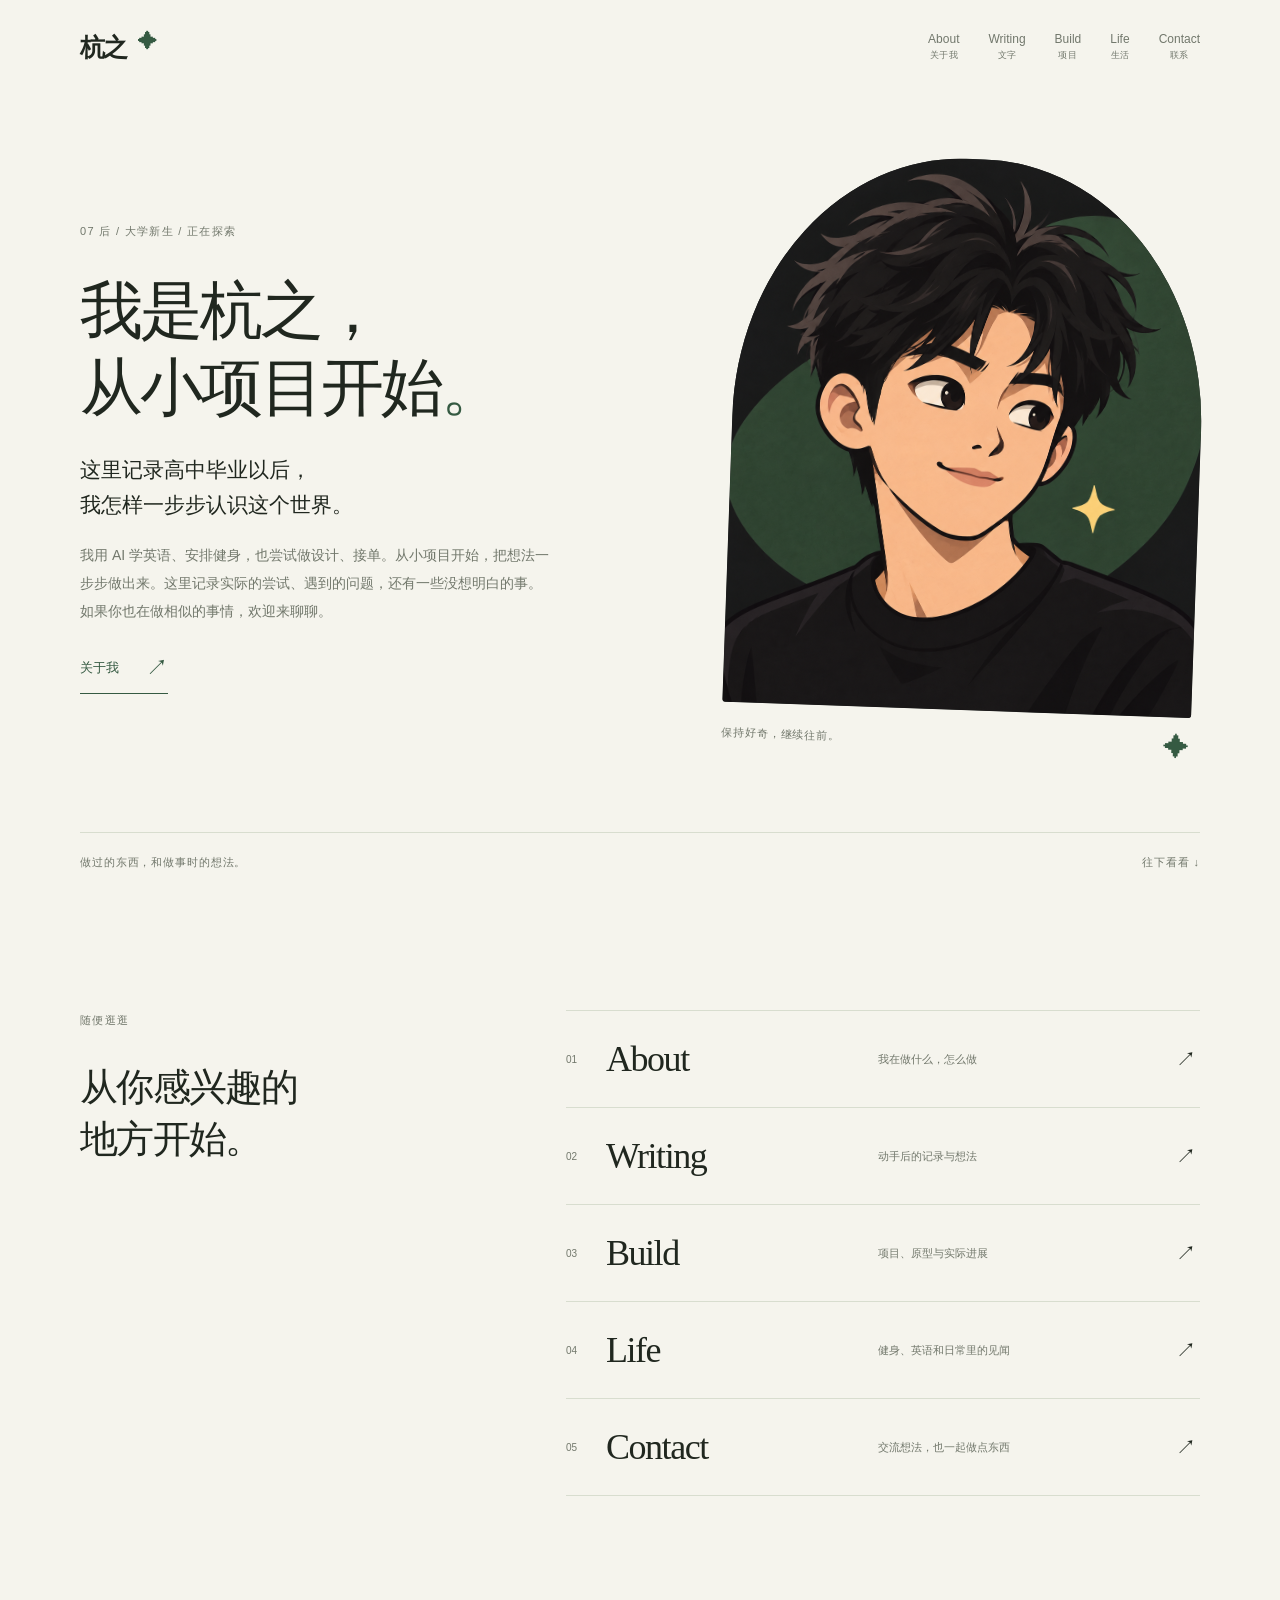
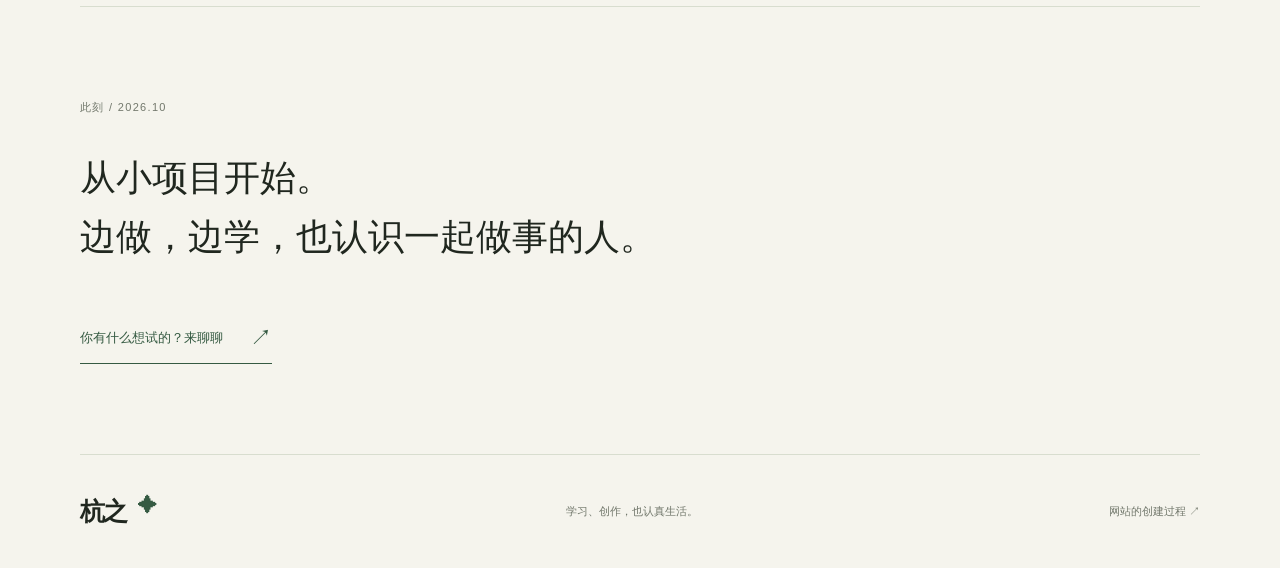
==== commit 9cb9ccab: "初稿 003：梳理个人表达，突出实际尝试与交流 调整首页、About 和各栏目说明；依据本人反馈，文案集中呈现行动、项目和体会，交流邀请保持自然。沿用现有视觉与交互。增加内容底稿及本轮制作记录。核对 " ====
--- a/index.html
+++ b/index.html
@@ -1,2 +1,2 @@
 <!doctype html>
-<html lang="zh-CN"><head><meta charset="UTF-8"><meta name="viewport" content="width=device-width, initial-scale=1"><meta name="theme-color" content="#f5f4ed"><meta name="description" content="杭之的个人网站。记录高中毕业以后，我怎样一步步认识这个世界。"><title>走进世界，慢慢认识自己 · 杭之</title><link rel="stylesheet" href="style.css"><script src="script.js" defer></script></head><body><a class="skip" href="#main">跳到正文</a><div class="reading-progress" aria-hidden="true"></div><header class="header"><a class="wordmark" href="index.html" aria-label="杭之，回到首页">杭之<span class="star">✦</span></a><nav aria-label="主导航"><a href="about.html">About<span>关于我</span></a><a href="writing.html">Writing<span>文字</span></a><a href="build.html">Build<span>项目</span></a><a href="life.html">Life<span>生活</span></a><a href="contact.html">Contact<span>联系</span></a></nav></header><main id="main"><section class="hero" id="home" aria-labelledby="intro-title"><div class="hero-copy"><p class="eyebrow">07 后 / 大学新生 / 正在探索</p><h1 id="intro-title">我是杭之，<br>很高兴认识你<span class="title-dot">。</span></h1><p class="hero-purpose">这里记录高中毕业以后，<br>我怎样一步步认识这个世界。</p><p class="intro-detail">我开始用 AI 学英语、搞健身、做设计，尝试接单，也把自己摸索过的方法整理出来分享。这里会留下做过的项目、生活里的见闻，以及一些还没想明白的事。</p><a class="text-link" href="about.html">再多认识我一点 <span aria-hidden="true">↗</span></a></div><figure class="portrait"><div class="portrait-frame"><img src="avatar.png" alt="杭之的插画头像：黑发少年、深绿背景和一颗黄色星星" width="1254" height="1254" fetchpriority="high"></div><figcaption><span>保持好奇，继续往前。</span><span aria-hidden="true">✦</span></figcaption></figure><div class="hero-foot"><span>这里，有几扇认识我的门。</span><a href="#explore">往下看看 ↓</a></div></section><section class="section directory" id="explore" aria-labelledby="explore-title"><div class="directory-heading reveal"><p class="eyebrow">随便逛逛</p><h2 id="explore-title">从你感兴趣的<br>地方开始。</h2></div><div class="module-list reveal"><a class="module-link" href="about.html"><span class="module-number">01</span><span class="module-name">About</span><span class="module-desc">关于我，和我正在做的事</span><span class="module-arrow" aria-hidden="true">↗</span></a><a class="module-link" href="writing.html"><span class="module-number">02</span><span class="module-name">Writing</span><span class="module-desc">记录尝试，也留下没想明白的事</span><span class="module-arrow" aria-hidden="true">↗</span></a><a class="module-link" href="build.html"><span class="module-number">03</span><span class="module-name">Build</span><span class="module-desc">做过的项目，正在动手的东西</span><span class="module-arrow" aria-hidden="true">↗</span></a><a class="module-link" href="life.html"><span class="module-number">04</span><span class="module-name">Life</span><span class="module-desc">健身、英语和日常里的见闻</span><span class="module-arrow" aria-hidden="true">↗</span></a><a class="module-link" href="contact.html"><span class="module-number">05</span><span class="module-name">Contact</span><span class="module-desc">从一个招呼开始认识</span><span class="module-arrow" aria-hidden="true">↗</span></a></div></section><section class="home-note section reveal"><p class="eyebrow">此刻 / 2026.10</p><p>学英语，做设计，准备增肌。<br>还有，把这个网站一点点搭起来。</p><a class="text-link" href="contact.html">如果你也在摸索，欢迎来聊聊 <span aria-hidden="true">↗</span></a></section></main><footer><a class="wordmark" href="index.html">杭之<span class="star">✦</span></a><span>学习、创作，也认真生活。</span><a href="https://github.com/wwh837984-code/hang" target="_blank" rel="noopener noreferrer">网站的创建过程 ↗</a></footer></body></html>+<html lang="zh-CN"><head><meta charset="UTF-8"><meta name="viewport" content="width=device-width, initial-scale=1"><meta name="theme-color" content="#f5f4ed"><meta name="description" content="我是杭之，07 后的大学新生。从小项目开始，记录实际的尝试，认识愿意一起做事的伙伴。"><title>杭之 · 从小项目开始</title><link rel="stylesheet" href="style.css"><script src="script.js" defer></script></head><body><a class="skip" href="#main">跳到正文</a><div class="reading-progress" aria-hidden="true"></div><header class="header"><a class="wordmark" href="index.html" aria-label="杭之，回到首页">杭之<span class="star">✦</span></a><nav aria-label="主导航"><a href="about.html">About<span>关于我</span></a><a href="writing.html">Writing<span>文字</span></a><a href="build.html">Build<span>项目</span></a><a href="life.html">Life<span>生活</span></a><a href="contact.html">Contact<span>联系</span></a></nav></header><main id="main"><section class="hero" id="home" aria-labelledby="intro-title"><div class="hero-copy"><p class="eyebrow">07 后 / 大学新生 / 正在探索</p><h1 id="intro-title">我是杭之，<br>从小项目开始<span class="title-dot">。</span></h1><p class="hero-purpose">这里记录高中毕业以后，<br>我怎样一步步认识这个世界。</p><p class="intro-detail">我用 AI 学英语、安排健身，也尝试做设计、接单。从小项目开始，把想法一步步做出来。这里记录实际的尝试、遇到的问题，还有一些没想明白的事。如果你也在做相似的事情，欢迎来聊聊。</p><a class="text-link" href="about.html">关于我 <span aria-hidden="true">↗</span></a></div><figure class="portrait"><div class="portrait-frame"><img src="avatar.png" alt="杭之的插画头像：黑发少年、深绿背景和一颗黄色星星" width="1254" height="1254" fetchpriority="high"></div><figcaption><span>保持好奇，继续往前。</span><span aria-hidden="true">✦</span></figcaption></figure><div class="hero-foot"><span>做过的东西，和做事时的想法。</span><a href="#explore">往下看看 ↓</a></div></section><section class="section directory" id="explore" aria-labelledby="explore-title"><div class="directory-heading reveal"><p class="eyebrow">随便逛逛</p><h2 id="explore-title">从你感兴趣的<br>地方开始。</h2></div><div class="module-list reveal"><a class="module-link" href="about.html"><span class="module-number">01</span><span class="module-name">About</span><span class="module-desc">我在做什么，怎么做</span><span class="module-arrow" aria-hidden="true">↗</span></a><a class="module-link" href="writing.html"><span class="module-number">02</span><span class="module-name">Writing</span><span class="module-desc">动手后的记录与想法</span><span class="module-arrow" aria-hidden="true">↗</span></a><a class="module-link" href="build.html"><span class="module-number">03</span><span class="module-name">Build</span><span class="module-desc">项目、原型与实际进展</span><span class="module-arrow" aria-hidden="true">↗</span></a><a class="module-link" href="life.html"><span class="module-number">04</span><span class="module-name">Life</span><span class="module-desc">健身、英语和日常里的见闻</span><span class="module-arrow" aria-hidden="true">↗</span></a><a class="module-link" href="contact.html"><span class="module-number">05</span><span class="module-name">Contact</span><span class="module-desc">交流想法，也一起做点东西</span><span class="module-arrow" aria-hidden="true">↗</span></a></div></section><section class="home-note section reveal"><p class="eyebrow">此刻 / 2026.10</p><p>从小项目开始。<br>边做，边学，也认识一起做事的人。</p><a class="text-link" href="contact.html">你有什么想试的？来聊聊 <span aria-hidden="true">↗</span></a></section></main><footer><a class="wordmark" href="index.html">杭之<span class="star">✦</span></a><span>学习、创作，也认真生活。</span><a href="https://github.com/wwh837984-code/hang" target="_blank" rel="noopener noreferrer">网站的创建过程 ↗</a></footer></body></html>
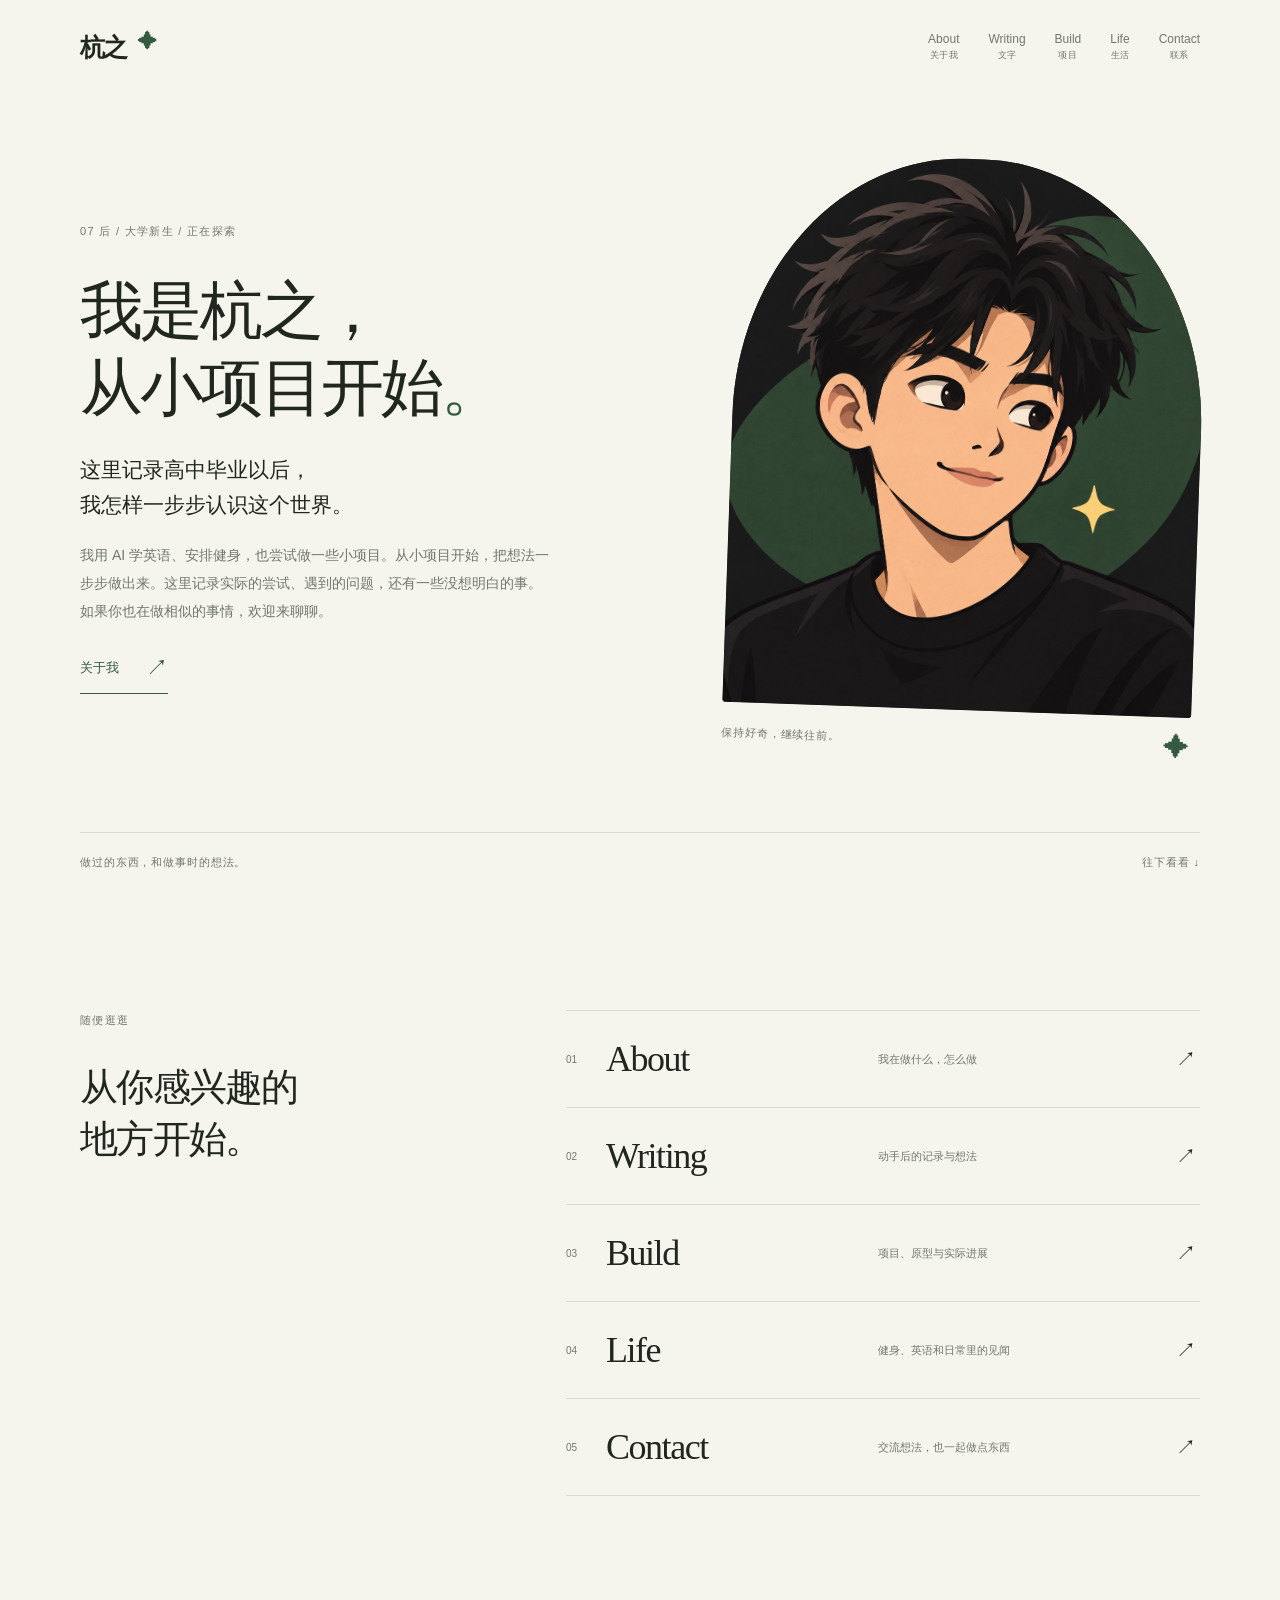
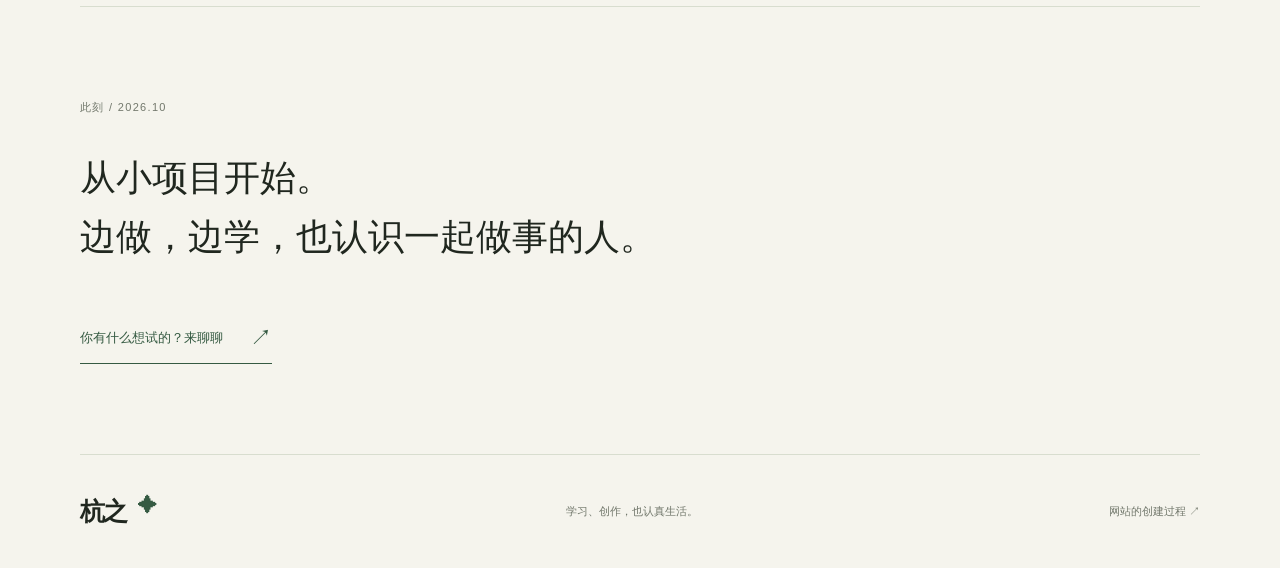
==== commit f2f5dfb7: "初稿 004：将设计接单归为过去经历 依据本人反馈，从首页开头、个人简介、当前兴趣和联系页撤下设计接单表述；保留 Writing 经历，在 Build 标注为过去的尝试。更新内容底稿和制作记录。" ====
--- a/index.html
+++ b/index.html
@@ -1,2 +1,2 @@
 <!doctype html>
-<html lang="zh-CN"><head><meta charset="UTF-8"><meta name="viewport" content="width=device-width, initial-scale=1"><meta name="theme-color" content="#f5f4ed"><meta name="description" content="我是杭之，07 后的大学新生。从小项目开始，记录实际的尝试，认识愿意一起做事的伙伴。"><title>杭之 · 从小项目开始</title><link rel="stylesheet" href="style.css"><script src="script.js" defer></script></head><body><a class="skip" href="#main">跳到正文</a><div class="reading-progress" aria-hidden="true"></div><header class="header"><a class="wordmark" href="index.html" aria-label="杭之，回到首页">杭之<span class="star">✦</span></a><nav aria-label="主导航"><a href="about.html">About<span>关于我</span></a><a href="writing.html">Writing<span>文字</span></a><a href="build.html">Build<span>项目</span></a><a href="life.html">Life<span>生活</span></a><a href="contact.html">Contact<span>联系</span></a></nav></header><main id="main"><section class="hero" id="home" aria-labelledby="intro-title"><div class="hero-copy"><p class="eyebrow">07 后 / 大学新生 / 正在探索</p><h1 id="intro-title">我是杭之，<br>从小项目开始<span class="title-dot">。</span></h1><p class="hero-purpose">这里记录高中毕业以后，<br>我怎样一步步认识这个世界。</p><p class="intro-detail">我用 AI 学英语、安排健身，也尝试做设计、接单。从小项目开始，把想法一步步做出来。这里记录实际的尝试、遇到的问题，还有一些没想明白的事。如果你也在做相似的事情，欢迎来聊聊。</p><a class="text-link" href="about.html">关于我 <span aria-hidden="true">↗</span></a></div><figure class="portrait"><div class="portrait-frame"><img src="avatar.png" alt="杭之的插画头像：黑发少年、深绿背景和一颗黄色星星" width="1254" height="1254" fetchpriority="high"></div><figcaption><span>保持好奇，继续往前。</span><span aria-hidden="true">✦</span></figcaption></figure><div class="hero-foot"><span>做过的东西，和做事时的想法。</span><a href="#explore">往下看看 ↓</a></div></section><section class="section directory" id="explore" aria-labelledby="explore-title"><div class="directory-heading reveal"><p class="eyebrow">随便逛逛</p><h2 id="explore-title">从你感兴趣的<br>地方开始。</h2></div><div class="module-list reveal"><a class="module-link" href="about.html"><span class="module-number">01</span><span class="module-name">About</span><span class="module-desc">我在做什么，怎么做</span><span class="module-arrow" aria-hidden="true">↗</span></a><a class="module-link" href="writing.html"><span class="module-number">02</span><span class="module-name">Writing</span><span class="module-desc">动手后的记录与想法</span><span class="module-arrow" aria-hidden="true">↗</span></a><a class="module-link" href="build.html"><span class="module-number">03</span><span class="module-name">Build</span><span class="module-desc">项目、原型与实际进展</span><span class="module-arrow" aria-hidden="true">↗</span></a><a class="module-link" href="life.html"><span class="module-number">04</span><span class="module-name">Life</span><span class="module-desc">健身、英语和日常里的见闻</span><span class="module-arrow" aria-hidden="true">↗</span></a><a class="module-link" href="contact.html"><span class="module-number">05</span><span class="module-name">Contact</span><span class="module-desc">交流想法，也一起做点东西</span><span class="module-arrow" aria-hidden="true">↗</span></a></div></section><section class="home-note section reveal"><p class="eyebrow">此刻 / 2026.10</p><p>从小项目开始。<br>边做，边学，也认识一起做事的人。</p><a class="text-link" href="contact.html">你有什么想试的？来聊聊 <span aria-hidden="true">↗</span></a></section></main><footer><a class="wordmark" href="index.html">杭之<span class="star">✦</span></a><span>学习、创作，也认真生活。</span><a href="https://github.com/wwh837984-code/hang" target="_blank" rel="noopener noreferrer">网站的创建过程 ↗</a></footer></body></html>+<html lang="zh-CN"><head><meta charset="UTF-8"><meta name="viewport" content="width=device-width, initial-scale=1"><meta name="theme-color" content="#f5f4ed"><meta name="description" content="我是杭之，07 后的大学新生。从小项目开始，记录实际的尝试，认识愿意一起做事的伙伴。"><title>杭之 · 从小项目开始</title><link rel="stylesheet" href="style.css"><script src="script.js" defer></script></head><body><a class="skip" href="#main">跳到正文</a><div class="reading-progress" aria-hidden="true"></div><header class="header"><a class="wordmark" href="index.html" aria-label="杭之，回到首页">杭之<span class="star">✦</span></a><nav aria-label="主导航"><a href="about.html">About<span>关于我</span></a><a href="writing.html">Writing<span>文字</span></a><a href="build.html">Build<span>项目</span></a><a href="life.html">Life<span>生活</span></a><a href="contact.html">Contact<span>联系</span></a></nav></header><main id="main"><section class="hero" id="home" aria-labelledby="intro-title"><div class="hero-copy"><p class="eyebrow">07 后 / 大学新生 / 正在探索</p><h1 id="intro-title">我是杭之，<br>从小项目开始<span class="title-dot">。</span></h1><p class="hero-purpose">这里记录高中毕业以后，<br>我怎样一步步认识这个世界。</p><p class="intro-detail">我用 AI 学英语、安排健身，也尝试做一些小项目。从小项目开始，把想法一步步做出来。这里记录实际的尝试、遇到的问题，还有一些没想明白的事。如果你也在做相似的事情，欢迎来聊聊。</p><a class="text-link" href="about.html">关于我 <span aria-hidden="true">↗</span></a></div><figure class="portrait"><div class="portrait-frame"><img src="avatar.png" alt="杭之的插画头像：黑发少年、深绿背景和一颗黄色星星" width="1254" height="1254" fetchpriority="high"></div><figcaption><span>保持好奇，继续往前。</span><span aria-hidden="true">✦</span></figcaption></figure><div class="hero-foot"><span>做过的东西，和做事时的想法。</span><a href="#explore">往下看看 ↓</a></div></section><section class="section directory" id="explore" aria-labelledby="explore-title"><div class="directory-heading reveal"><p class="eyebrow">随便逛逛</p><h2 id="explore-title">从你感兴趣的<br>地方开始。</h2></div><div class="module-list reveal"><a class="module-link" href="about.html"><span class="module-number">01</span><span class="module-name">About</span><span class="module-desc">我在做什么，怎么做</span><span class="module-arrow" aria-hidden="true">↗</span></a><a class="module-link" href="writing.html"><span class="module-number">02</span><span class="module-name">Writing</span><span class="module-desc">动手后的记录与想法</span><span class="module-arrow" aria-hidden="true">↗</span></a><a class="module-link" href="build.html"><span class="module-number">03</span><span class="module-name">Build</span><span class="module-desc">项目、原型与实际进展</span><span class="module-arrow" aria-hidden="true">↗</span></a><a class="module-link" href="life.html"><span class="module-number">04</span><span class="module-name">Life</span><span class="module-desc">健身、英语和日常里的见闻</span><span class="module-arrow" aria-hidden="true">↗</span></a><a class="module-link" href="contact.html"><span class="module-number">05</span><span class="module-name">Contact</span><span class="module-desc">交流想法，也一起做点东西</span><span class="module-arrow" aria-hidden="true">↗</span></a></div></section><section class="home-note section reveal"><p class="eyebrow">此刻 / 2026.10</p><p>从小项目开始。<br>边做，边学，也认识一起做事的人。</p><a class="text-link" href="contact.html">你有什么想试的？来聊聊 <span aria-hidden="true">↗</span></a></section></main><footer><a class="wordmark" href="index.html">杭之<span class="star">✦</span></a><span>学习、创作，也认真生活。</span><a href="https://github.com/wwh837984-code/hang" target="_blank" rel="noopener noreferrer">网站的创建过程 ↗</a></footer></body></html>
